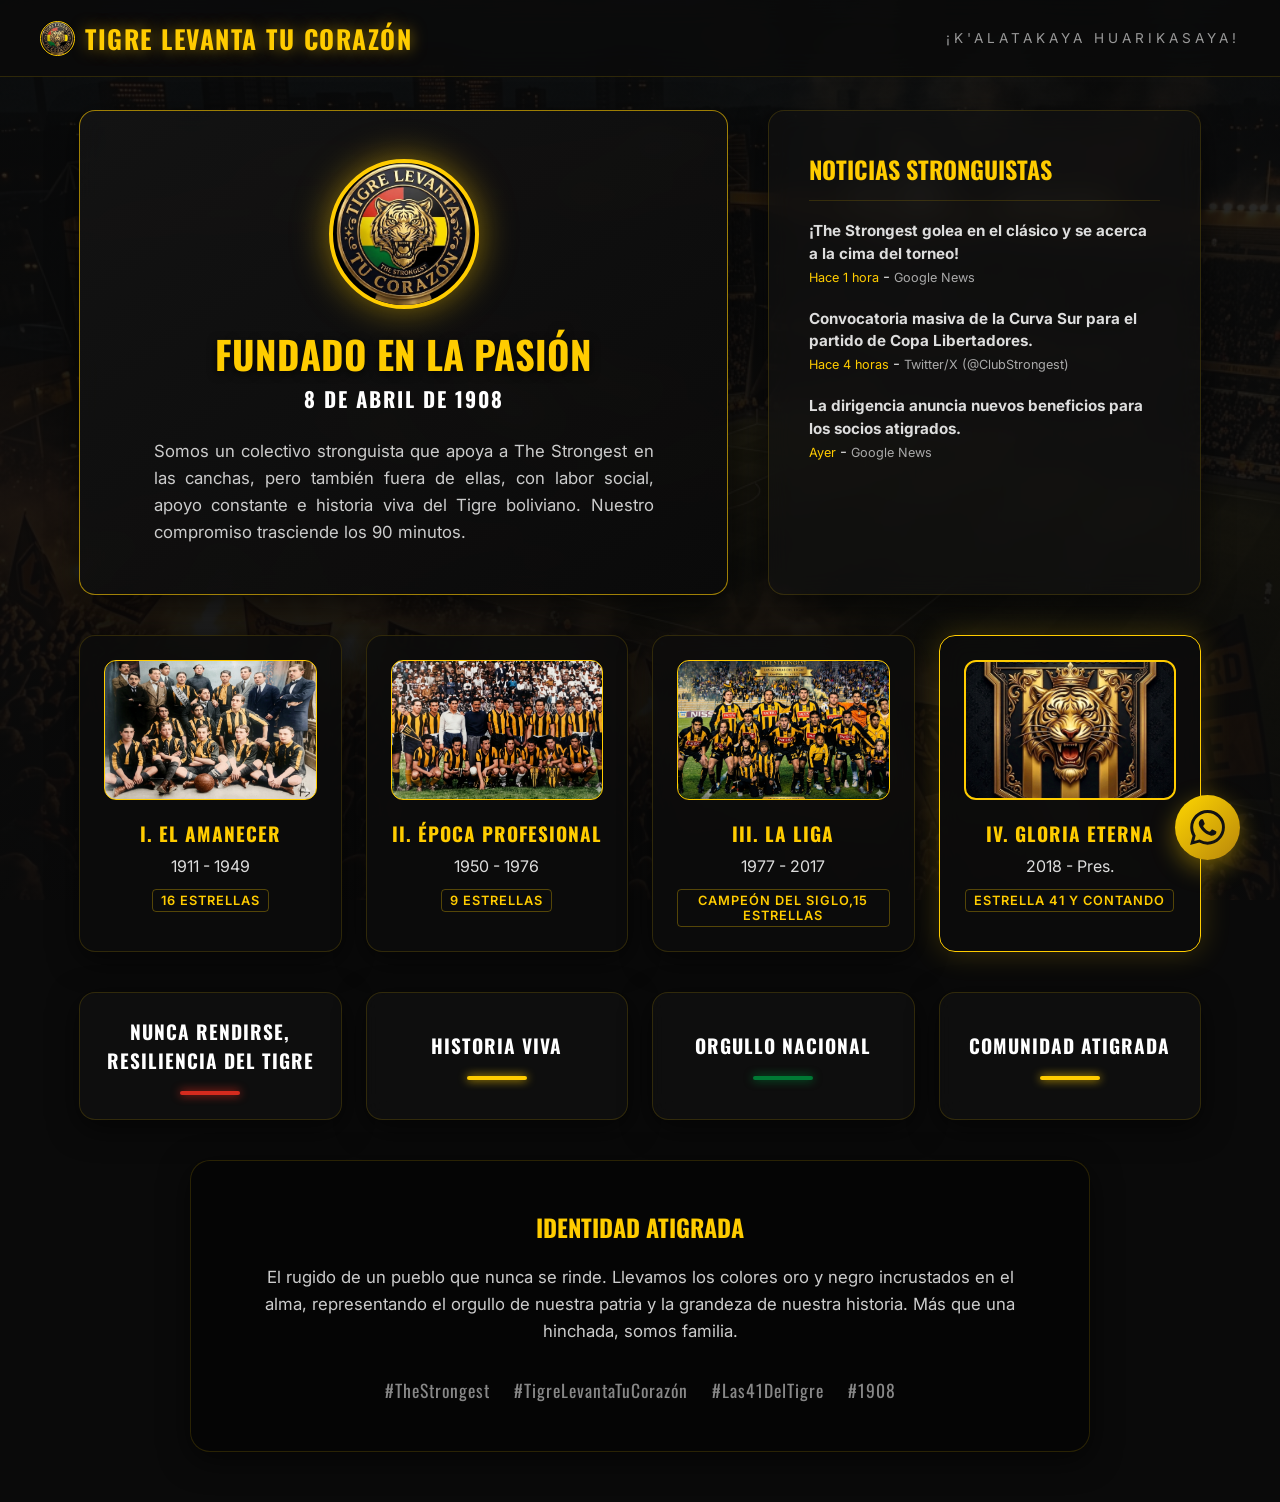
==== index.html @ 65017416 "Primera version" ====
<!DOCTYPE html>
<html lang="es">

<head>
    <meta charset="UTF-8">
    <meta name="viewport" content="width=device-width, initial-scale=1.0">
    <title>Tigre Levanta Tu Corazón | The Strongest</title>
    <meta name="description"
        content="Colectivo de hinchas de The Strongest. Historia, pasión y las 41 estrellas de nuestro firmamento.">
    <link
        href="https://fonts.googleapis.com/css2?family=Oswald:wght@400;600;700&family=Inter:wght@300;400;600;800&display=swap"
        rel="stylesheet">
    <link rel="stylesheet" href="css/styles.css">
</head>

<body>
    <!-- Navbar -->
    <nav class="navbar">
        <div class="nav-brand">
            <img src="assets/logo.png" alt="Logo" class="nav-logo"> TIGRE LEVANTA TU CORAZÓN
        </div>
        <div class="nav-slogan">¡K'ALATAKAYA HUARIKASAYA!</div>
    </nav>

    <!-- Main Content Container -->
    <main class="main-container">

        <!-- Top Section: Hero + News -->
        <div class="top-grid">
            <div class="hero-card dynamic-card">
                <div class="logo-container">
                    <img src="assets/logo.png" alt="Logo Tigre Levanta Tu Corazón" id="main-logo">
                </div>
                <h1>Fundado en la Pasión</h1>
                <h2>8 de Abril de 1908</h2>
                <p>Somos un colectivo stronguista que apoya a The Strongest en las canchas, pero también fuera de ellas,
                    con labor social, apoyo constante e historia viva del Tigre boliviano. Nuestro compromiso trasciende
                    los 90 minutos.</p>
            </div>

            <div class="news-card dynamic-card" id="news-container">
                <h3>Noticias Stronguistas</h3>
                <ul id="news-list">
                    <li>Sincronizando con el servidor local...</li>
                </ul>
            </div>
        </div>

        <!-- Firmamento Section (4 parts) -->
        <div class="firmamento-grid">
            <div class="star-card dynamic-card">
                <div class="star-placeholder img-copas"></div>
                <h3>I. El Amanecer</h3>
                <p>1911 - 1949</p>
                <small>16 Estrellas</small>
            </div>

            <div class="star-card dynamic-card">
                <div class="star-placeholder img-jugador"></div>
                <h3>II. Época Profesional</h3>
                <p>1950 - 1976</p>
                <small>9 Estrellas</small>
            </div>

            <div class="star-card dynamic-card">
                <div class="star-placeholder img-historia"></div>
                <h3>III. La Liga</h3>
                <p>1977 - 2017</p>
                <small>Campeón del Siglo,15 Estrellas</small>
            </div>

            <div class="star-card dynamic-card special-star-card">
                <div class="star-placeholder special"></div>
                <h3>IV. Gloria eterna</h3>
                <p>2018 - Pres.</p>
                <small>Estrella 41 y contando</small>
            </div>
        </div>

        <!-- Pillars Section (Horizontal row) -->
        <div class="pillars-grid-row">
            <div class="pillar-card dynamic-card">
                <h3>Nunca Rendirse, Resiliencia del Tigre</h3>
                <div class="accent-line red"></div>
            </div>
            <div class="pillar-card dynamic-card">
                <h3>Historia Viva</h3>
                <div class="accent-line yellow"></div>
            </div>
            <div class="pillar-card dynamic-card">
                <h3>Orgullo Nacional</h3>
                <div class="accent-line green"></div>
            </div>
            <div class="pillar-card dynamic-card">
                <h3>Comunidad Atigrada</h3>
                <div class="accent-line gold"></div>
            </div>
        </div>

        <!-- Bottom Section: Footer info -->
        <div class="bottom-grid-single">
            <div class="footer-card dynamic-card">
                <h3>Identidad Atigrada</h3>
                <p>El rugido de un pueblo que nunca se rinde. Llevamos los colores oro y negro incrustados en el alma,
                    representando el orgullo de nuestra patria y la grandeza de nuestra historia. Más que una hinchada,
                    somos familia.</p>
                <div class="tags">
                    <span>#TheStrongest</span>
                    <span>#TigreLevantaTuCorazón</span>
                    <span>#Las41DelTigre</span>
                    <span>#1908</span>
                </div>
            </div>
        </div>

    </main>

    <!-- Floating WhatsApp -->
    <div class="wa-widget" id="wa-widget">
        <svg class="wa-icon" viewBox="0 0 24 24" fill="currentColor">
            <path
                d="M17.472 14.382c-.297-.149-1.758-.867-2.03-.967-.273-.099-.471-.148-.67.15-.197.297-.767.966-.94 1.164-.173.199-.347.223-.644.075-.297-.15-1.255-.463-2.39-1.475-.883-.788-1.48-1.761-1.653-2.059-.173-.297-.018-.458.13-.606.134-.133.298-.347.446-.52.149-.174.198-.298.298-.497.099-.198.05-.371-.025-.52-.075-.149-.669-1.612-.916-2.207-.242-.579-.487-.5-.669-.51-.173-.008-.371-.01-.57-.01-.198 0-.52.074-.792.372-.272.297-1.04 1.016-1.04 2.479 0 1.462 1.065 2.875 1.213 3.074.149.198 2.096 3.2 5.077 4.487.709.306 1.262.489 1.694.625.712.227 1.36.195 1.871.118.571-.085 1.758-.719 2.006-1.413.248-.694.248-1.289.173-1.413-.074-.124-.272-.198-.57-.347m-5.421 7.403h-.004a9.87 9.87 0 01-5.031-1.378l-.361-.214-3.741.982.998-3.648-.235-.374a9.86 9.86 0 01-1.51-5.26c.001-5.45 4.436-9.884 9.888-9.884 2.64 0 5.122 1.03 6.988 2.898a9.825 9.825 0 012.893 6.994c-.003 5.45-4.437 9.884-9.885 9.884m8.413-18.297A11.815 11.815 0 0012.05 0C5.495 0 .16 5.335.157 11.892c0 2.096.547 4.142 1.588 5.945L.057 24l6.305-1.654a11.882 11.882 0 005.683 1.448h.005c6.554 0 11.89-5.335 11.893-11.893a11.821 11.821 0 00-3.48-8.413z" />
        </svg>
    </div>

    <div class="wa-popup" id="wa-popup">
        <div class="wa-header">
            <div class="wa-header-info">
                <img src="assets/logo.png" alt="Canal" class="wa-avatar">
                <div>
                    <h4>Canal Stronguista</h4>
                    <span>En línea</span>
                </div>
            </div>
            <button id="wa-close">&times;</button>
        </div>
        <div class="wa-body">
            <div class="wa-chat-bubble">
                ¡Hola, hermano stronguista! 🐯 Únete a nuestro canal oficial de WhatsApp para la mejor pasión e
                historia.
                <span class="wa-time">19:08</span>
            </div>
            <a href="https://whatsapp.com/channel/0029VaCy4aOJ93wQYquJHR3Q" target="_blank" class="wa-btn">Unirme al
                Canal</a>
        </div>
    </div>

    <!-- Scripts -->
    <script src="js/data-feed.js"></script>
    <script src="js/main.js"></script>
</body>

</html>
---- css/styles.css ----
:root {
    --bg-dark: #0a0a0a;
    --gold: #FFCC00;
    --gold-glow: rgba(255, 204, 0, 0.5);
    --red: #D52B1E;
    --green: #007934;
    --card-bg: rgba(18, 18, 18, 0.65);
    --card-border: rgba(255, 204, 0, 0.15);
    --text-main: #E0E0E0;
}

* { box-sizing: border-box; margin: 0; padding: 0; }

body {
    background-color: var(--bg-dark);
    color: var(--text-main);
    font-family: 'Inter', sans-serif;
    background-image: 
        linear-gradient(rgba(10, 10, 10, 0.85), rgba(10, 10, 10, 0.95)),
        url('../assets/stadium.png');
    background-size: cover;
    background-position: center;
    background-attachment: fixed;
    -webkit-font-smoothing: antialiased;
    overflow-x: hidden;
}

h1, h2, h3, h4, .nav-brand {
    font-family: 'Oswald', sans-serif;
    text-transform: uppercase;
}

/* Navbar */
.navbar {
    position: fixed;
    top: 0; left: 0; width: 100%;
    padding: 1.2rem 2.5rem;
    display: flex; justify-content: space-between; align-items: center;
    background: rgba(10, 10, 10, 0.8);
    backdrop-filter: blur(16px);
    -webkit-backdrop-filter: blur(16px);
    z-index: 1000;
    border-bottom: 1px solid var(--card-border);
}
.nav-brand {
    color: var(--gold);
    font-size: 1.6rem;
    letter-spacing: 1.5px;
    font-weight: 700;
    display: flex; align-items: center; gap: 10px;
    text-shadow: 0 0 15px var(--gold-glow);
}
.nav-logo {
    width: 35px; height: 35px;
    border-radius: 50%;
    object-fit: cover;
    border: 1px solid var(--gold);
}
.nav-slogan {
    font-weight: 400; letter-spacing: 4px; font-size: 0.85rem; color: #999;
}
@media (max-width: 768px) {
    .nav-slogan { display: none; }
    .navbar { padding: 1rem; }
}

/* Main Layout */
.main-container {
    padding: 110px 5% 50px 5%;
    max-width: 1250px;
    margin: 0 auto;
    display: flex;
    flex-direction: column;
    gap: 2.5rem;
}

/* Keyframes for constant floating movements */
@keyframes float1 {
    0%, 100% { transform: translateY(0); }
    50% { transform: translateY(-8px); }
}
@keyframes float2 {
    0%, 100% { transform: translateY(0); }
    50% { transform: translateY(-12px); }
}
@keyframes float3 {
    0%, 100% { transform: translateY(0); }
    50% { transform: translateY(-5px); }
}

/* Dynamic Cards (Glassmorphism + Movement) */
.dynamic-card {
    background: var(--card-bg);
    backdrop-filter: blur(12px);
    -webkit-backdrop-filter: blur(12px);
    border: 1px solid var(--card-border);
    border-radius: 16px;
    padding: 1.8rem;
    transition: all 0.3s ease;
    box-shadow: 0 8px 30px rgba(0,0,0,0.6);
    display: flex; flex-direction: column; align-items: center; text-align: center;
}

/* Apply staggered movements */
.dynamic-card:nth-child(3n+1) { animation: float1 5s ease-in-out infinite; }
.dynamic-card:nth-child(3n+2) { animation: float2 6s ease-in-out infinite; }
.dynamic-card:nth-child(3n+3) { animation: float3 7s ease-in-out infinite; }
.dynamic-card:hover {
    animation-play-state: paused;
    transform: translateY(-5px) scale(1.03);
    box-shadow: 0 15px 40px rgba(255, 204, 0, 0.25);
    border-color: rgba(255, 204, 0, 0.5);
    z-index: 10;
}

/* Top Section: Hero + News Grid */
.top-grid {
    display: grid;
    grid-template-columns: 1.5fr 1fr;
    gap: 2.5rem;
    align-items: stretch;
}
.hero-card {
    width: 100%;
    padding: 3rem 2rem;
    background: linear-gradient(145deg, rgba(20,20,20,0.9), rgba(10,10,10,0.9));
    border-color: rgba(255, 204, 0, 0.6);
    justify-content: center;
}
.logo-container {
    width: 150px; height: 150px;
    margin-bottom: 1.5rem;
    border-radius: 50%;
    overflow: hidden;
    box-shadow: 0 0 35px rgba(255, 204, 0, 0.5);
    border: 4px solid var(--gold);
    background: #000;
}
#main-logo { width: 100%; height: 100%; object-fit: cover; }
.hero-card h1 { color: var(--gold); font-size: 2.4rem; margin-bottom: 0.5rem; text-shadow: 0 2px 10px rgba(0,0,0,0.8); line-height: 1.1; }
.hero-card h2 { font-size: 1.3rem; color: #fff; margin-bottom: 1.5rem; letter-spacing: 2px; }
.hero-card p { color: #ccc; font-size: 1.05rem; line-height: 1.6; max-width: 500px; margin: 0 auto; text-align: justify; }

.news-card { align-items: flex-start; text-align: left; padding: 2.5rem; }
.news-card h3 { color: var(--gold); margin-bottom: 1.2rem; border-bottom: 1px solid var(--card-border); padding-bottom: 0.8rem; width: 100%; font-size: 1.5rem; }
.news-card ul { list-style: none; width: 100%; }
.news-card li { font-size: 0.95rem; margin-bottom: 1.2rem; line-height: 1.5; color: #ddd; cursor: pointer; transition: color 0.2s, padding-left 0.2s; }
.news-card li:hover { color: #fff; padding-left: 8px; }

/* Firmamento Section */
.firmamento-grid {
    display: grid;
    grid-template-columns: repeat(4, 1fr);
    gap: 1.5rem;
}
.star-card { background: rgba(12, 12, 12, 0.85); justify-content: flex-start; padding: 1.5rem; }
.special-star-card { border-color: var(--gold); box-shadow: 0 0 30px rgba(255, 204, 0, 0.2); }
.star-placeholder {
    width: 100%; height: 140px;
    border: 1px dashed rgba(255, 204, 0, 0.4);
    border-radius: 12px; margin-bottom: 1.2rem;
    display: flex; align-items: center; justify-content: center;
    position: relative; overflow: hidden;
}
.star-placeholder.img-copas { background-image: url('../assets/copas.png'); background-size: cover; background-position: center; border: 1px solid var(--gold); }
.star-placeholder.img-jugador { background-image: url('../assets/jugador.png'); background-size: cover; background-position: center; border: 1px solid var(--gold); }
.star-placeholder.img-historia { background-image: url('../assets/historia.png'); background-size: cover; background-position: center; border: 1px solid var(--gold); }
.star-placeholder.special { background-image: url('../assets/firmamento.png'); background-size: cover; background-position: center; border: 2px solid var(--gold); }

.star-card h3 { color: var(--gold); font-size: 1.2rem; margin-bottom: 0.5rem; letter-spacing: 1px; }
.star-card p { font-size: 1rem; color: #ddd; }
.star-card small {
    display: inline-block; margin-top: 0.8rem; font-size: 0.8rem; color: var(--gold);
    text-transform: uppercase; letter-spacing: 1px; font-weight: 600;
    padding: 3px 8px; border: 1px solid rgba(255,204,0,0.3); border-radius: 4px;
}

/* Pillars Section (Row layout) */
.pillars-grid-row {
    display: grid;
    grid-template-columns: repeat(4, 1fr);
    gap: 1.5rem;
}
.pillar-card { justify-content: center; padding: 1.5rem; }
.pillar-card h3 { font-size: 1.2rem; margin-bottom: 1rem; color: #fff; letter-spacing: 1px; }
.accent-line { width: 60px; height: 4px; border-radius: 2px; box-shadow: 0 0 10px currentColor; }
.accent-line.red { background-color: var(--red); color: var(--red); }
.accent-line.yellow { background-color: var(--gold); color: var(--gold); }
.accent-line.green { background-color: var(--green); color: var(--green); }
.accent-line.gold { background-color: var(--gold); color: var(--gold); }

/* Bottom Section: Single centered */
.bottom-grid-single {
    display: flex;
    justify-content: center;
}
.footer-card {
    align-items: center; text-align: center; padding: 3rem 4rem;
    border-radius: 20px; background: rgba(5,5,5,0.85); justify-content: center;
    max-width: 900px; width: 100%;
}
.footer-card h3 { color: var(--gold); font-size: 1.5rem; margin-bottom: 1.2rem; }
.footer-card p { color: #ccc; font-size: 1.05rem; line-height: 1.6; margin-bottom: 2rem; text-align: center; }
.tags { display: flex; flex-wrap: wrap; gap: 1.5rem; justify-content: center; }
.tags span { font-family: 'Oswald', sans-serif; color: #888; font-size: 1.1rem; letter-spacing: 1px; transition: color 0.3s; cursor: pointer; }
.tags span:hover { color: var(--gold); text-shadow: 0 0 10px var(--gold-glow); }

/* Responsive adjustments */
@media (max-width: 1024px) {
    .top-grid { grid-template-columns: 1fr; }
    .firmamento-grid { grid-template-columns: 1fr 1fr; }
    .pillars-grid-row { grid-template-columns: 1fr 1fr; }
}
@media (max-width: 600px) {
    .firmamento-grid { grid-template-columns: 1fr; }
    .pillars-grid-row { grid-template-columns: 1fr; }
    .hero-card { padding: 2rem 1.5rem; }
    .hero-card h1 { font-size: 2rem; }
    .footer-card { padding: 2rem 1.5rem; }
}

/* WhatsApp Widget */
.wa-widget {
    position: fixed; bottom: 2.5rem; right: 2.5rem;
    width: 65px; height: 65px;
    background: linear-gradient(135deg, #FFD700, #B8860B);
    border-radius: 50%;
    display: flex; justify-content: center; align-items: center;
    cursor: pointer;
    box-shadow: 0 8px 25px rgba(255, 204, 0, 0.4);
    z-index: 2000;
    transition: transform 0.3s cubic-bezier(0.175, 0.885, 0.32, 1.275);
}
.wa-widget:hover { transform: scale(1.15) rotate(-5deg); }
.wa-icon { width: 35px; height: 35px; color: #121212; }

.wa-popup {
    position: fixed; bottom: 7.5rem; right: 2.5rem;
    width: 340px; background: #0b141a;
    border: 1px solid var(--card-border); border-radius: 12px;
    z-index: 1999;
    box-shadow: 0 15px 50px rgba(0,0,0,0.9);
    transform: translateY(20px) scale(0.95);
    opacity: 0; pointer-events: none;
    transition: all 0.4s cubic-bezier(0.175, 0.885, 0.32, 1.275);
    overflow: hidden;
}
.wa-popup.active { transform: translateY(0) scale(1); opacity: 1; pointer-events: auto; }
.wa-header {
    background: #202c33; padding: 0.8rem 1.2rem;
    display: flex; justify-content: space-between; align-items: center;
}
.wa-header-info { display: flex; align-items: center; gap: 12px; }
.wa-avatar { width: 40px; height: 40px; border-radius: 50%; object-fit: cover; }
.wa-header h4 { color: #e9edef; font-size: 1rem; text-transform: none; font-family: 'Inter', sans-serif; letter-spacing: normal; }
.wa-header span { color: #8696a0; font-size: 0.8rem; display: block; margin-top: 2px; text-transform: none; font-family: 'Inter', sans-serif; }
.wa-header button { background: none; border: none; color: #8696a0; font-size: 1.8rem; cursor: pointer; line-height: 1; transition: color 0.2s; }
.wa-header button:hover { color: #e9edef; }
.wa-body {
    background: #0b141a url('https://user-images.githubusercontent.com/15075759/28719144-86dc0f70-73b1-11e7-911d-60d70fcded21.png');
    padding: 1.5rem; display: flex; flex-direction: column; gap: 15px;
}
.wa-chat-bubble {
    background: #005c4b; color: #e9edef;
    padding: 10px 12px 20px 12px;
    border-radius: 8px; border-top-left-radius: 0;
    font-size: 0.95rem; position: relative; line-height: 1.4; text-align: left;
    max-width: 90%; align-self: flex-start;
    box-shadow: 0 1px 0.5px rgba(0,0,0,0.13);
}
.wa-time { position: absolute; bottom: 4px; right: 8px; font-size: 0.65rem; color: rgba(255,255,255,0.6); }
.wa-btn {
    display: inline-block; background: #21c063; color: #111b21; text-decoration: none;
    padding: 0.8rem; border-radius: 20px; font-weight: 600; font-family: 'Inter', sans-serif;
    text-transform: none; text-align: center; transition: background 0.3s; margin-top: 5px;
    box-shadow: 0 4px 10px rgba(33, 192, 99, 0.2);
}
.wa-btn:hover { background: #23d366; box-shadow: 0 4px 15px rgba(33, 192, 99, 0.3); }
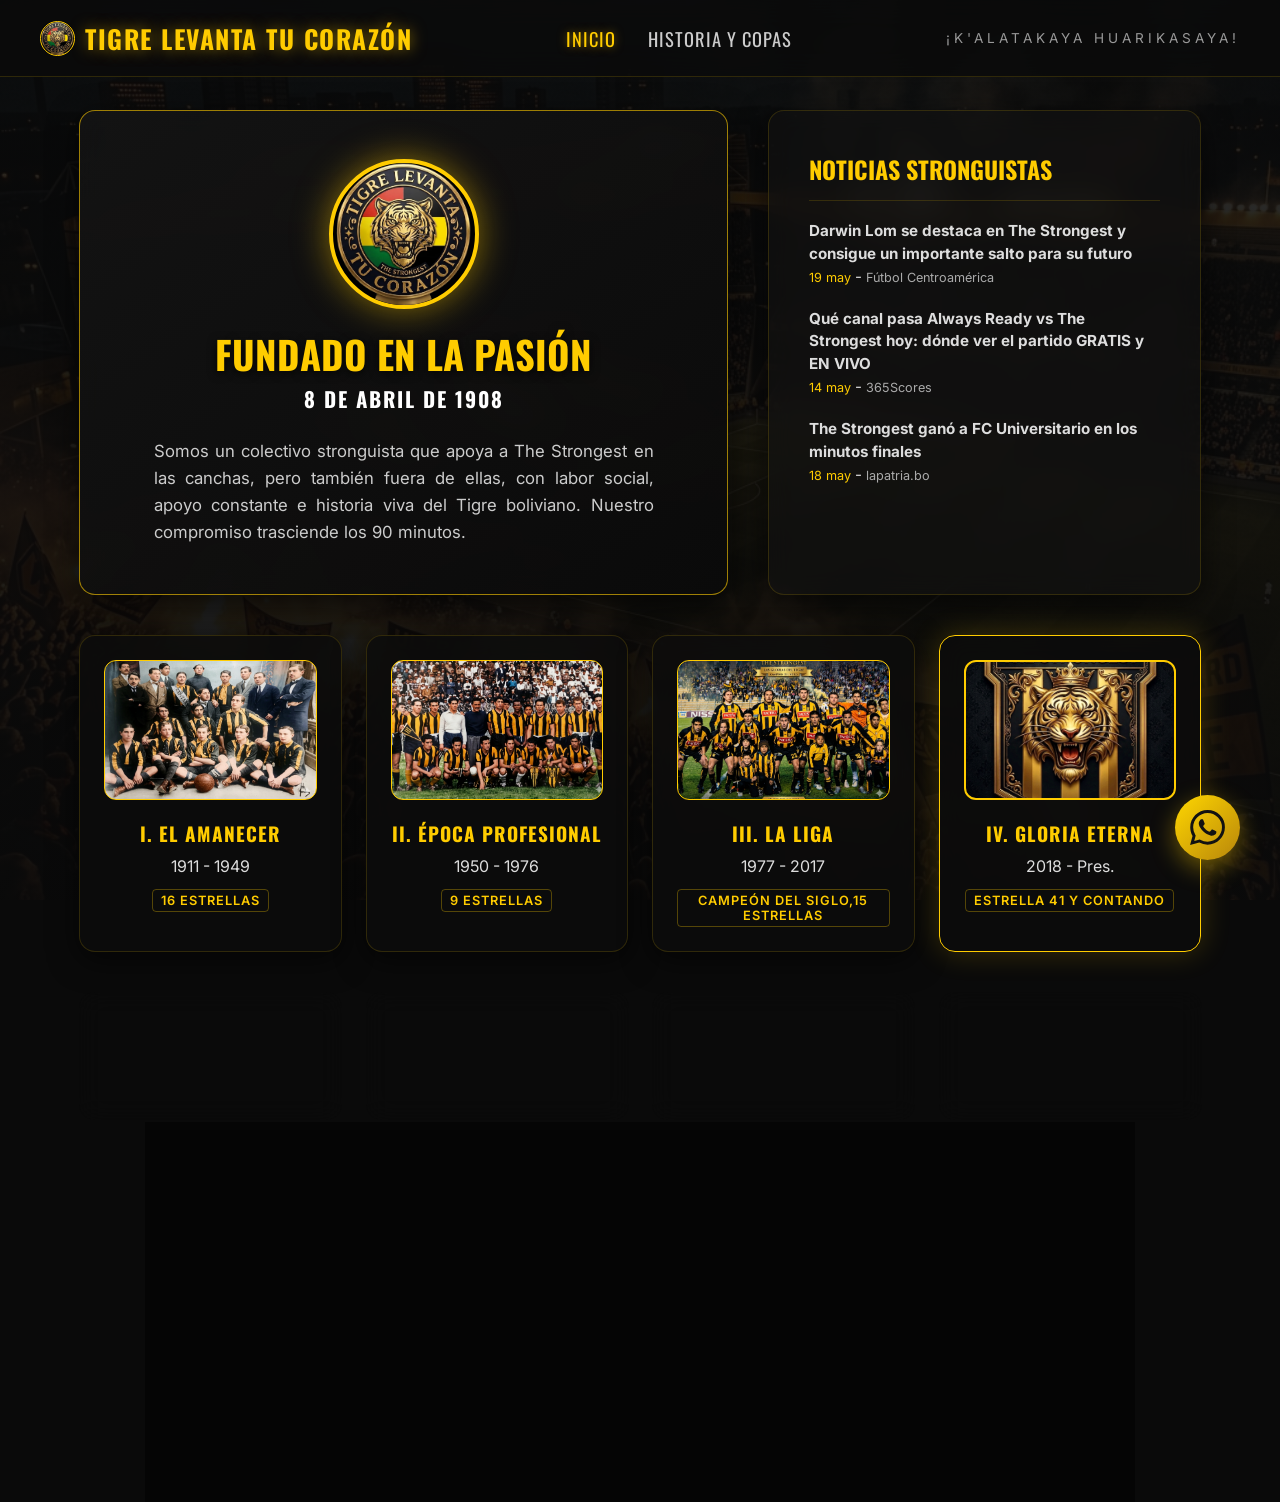
==== commit fad2a31a: "Agregada pagina historia.html y nav links actualizados" ====
--- a/index.html
+++ b/index.html
@@ -18,6 +18,10 @@
     <nav class="navbar">
         <div class="nav-brand">
             <img src="assets/logo.png" alt="Logo" class="nav-logo"> TIGRE LEVANTA TU CORAZÓN
+        </div>
+        <div class="nav-links">
+            <a href="index.html" class="nav-link active">Inicio</a>
+            <a href="historia.html" class="nav-link">Historia y Copas</a>
         </div>
         <div class="nav-slogan">¡K'ALATAKAYA HUARIKASAYA!</div>
     </nav>
--- a/css/styles.css
+++ b/css/styles.css
@@ -56,12 +56,24 @@
     object-fit: cover;
     border: 1px solid var(--gold);
 }
+.nav-links {
+    display: flex; gap: 2rem;
+}
+.nav-link {
+    color: #ccc; text-decoration: none; font-family: 'Oswald', sans-serif;
+    font-size: 1.15rem; letter-spacing: 1px; text-transform: uppercase;
+    transition: color 0.3s, text-shadow 0.3s;
+}
+.nav-link:hover, .nav-link.active {
+    color: var(--gold); text-shadow: 0 0 10px var(--gold-glow);
+}
 .nav-slogan {
     font-weight: 400; letter-spacing: 4px; font-size: 0.85rem; color: #999;
 }
 @media (max-width: 768px) {
     .nav-slogan { display: none; }
-    .navbar { padding: 1rem; }
+    .navbar { padding: 1rem; flex-wrap: wrap; justify-content: center; gap: 1rem; }
+    .nav-links { width: 100%; justify-content: center; }
 }
 
 /* Main Layout */
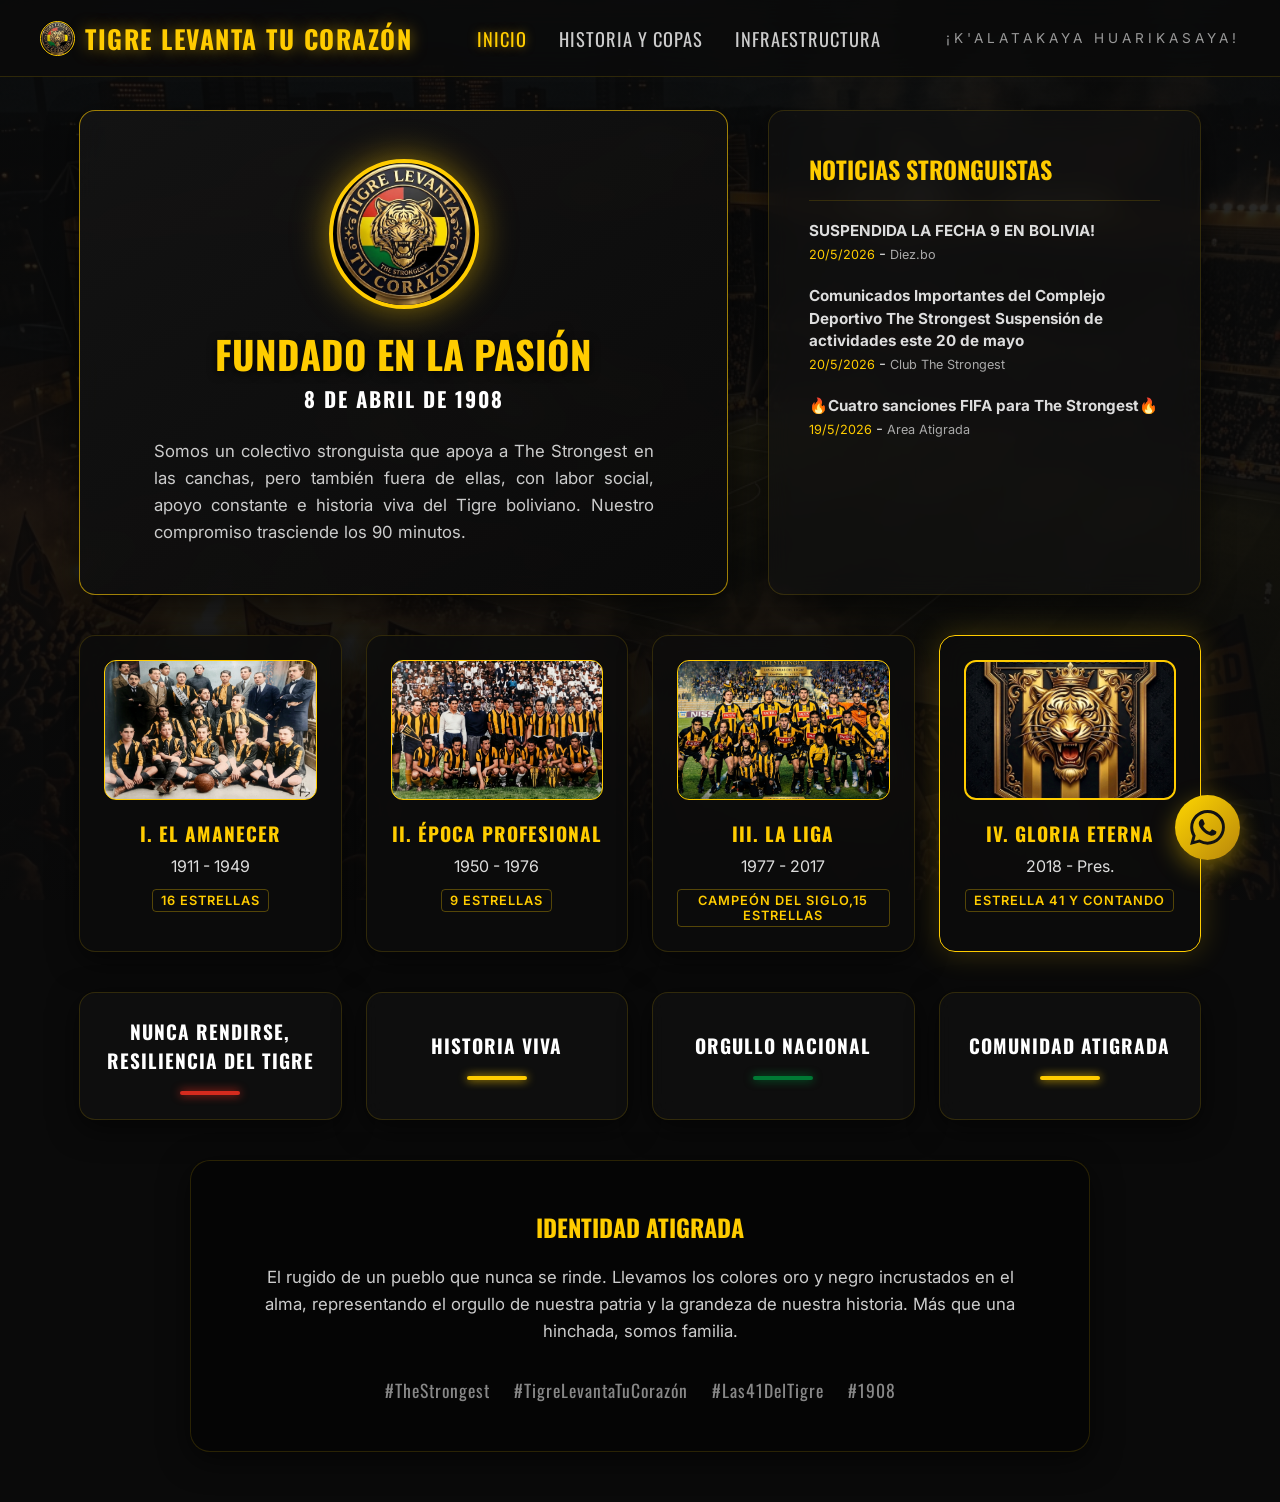
==== commit 8d7454df: "Agregada la pagina de infraestructura y nuevas fotos" ====
--- a/index.html
+++ b/index.html
@@ -22,6 +22,7 @@
         <div class="nav-links">
             <a href="index.html" class="nav-link active">Inicio</a>
             <a href="historia.html" class="nav-link">Historia y Copas</a>
+            <a href="infraestructura.html" class="nav-link">Infraestructura</a>
         </div>
         <div class="nav-slogan">¡K'ALATAKAYA HUARIKASAYA!</div>
     </nav>
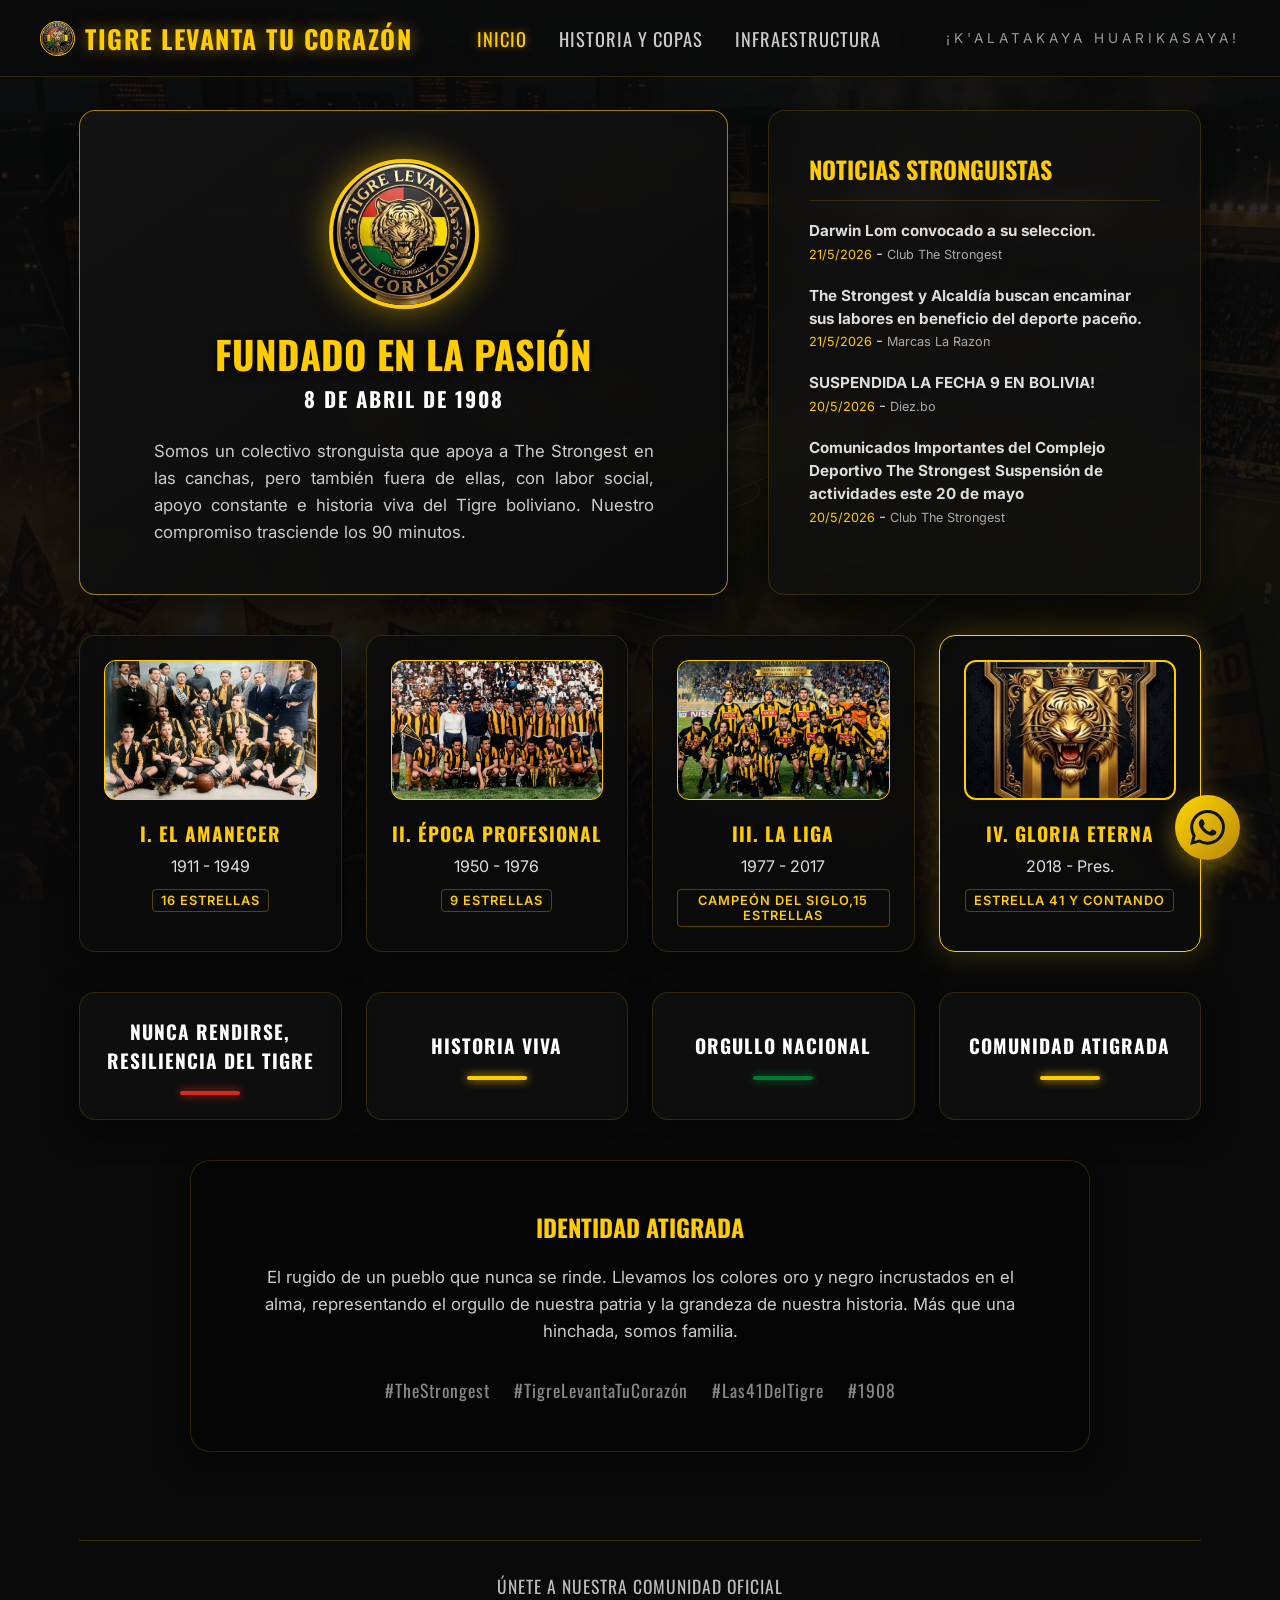
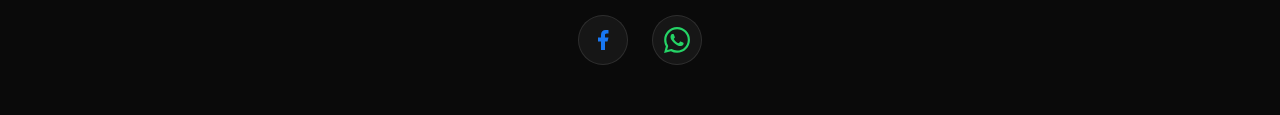
==== commit 4d2367fc: "Agregados iconos modernos de redes sociales en el pie de pagina" ====
--- a/index.html
+++ b/index.html
@@ -118,6 +118,24 @@
             </div>
         </div>
 
+        <!-- Redes Sociales -->
+        <div class="social-footer" style="text-align: center; margin-top: 3rem; padding-top: 2rem; border-top: 1px solid rgba(255,204,0,0.2);">
+            <p style="color: #bbb; font-size: 1.1rem; margin-bottom: 1rem; font-family: 'Oswald', sans-serif; letter-spacing: 1px; text-transform: uppercase;">Únete a nuestra comunidad oficial</p>
+            <div style="display: flex; justify-content: center; gap: 1.5rem;">
+                <a href="https://www.facebook.com/profile.php?id=61589896888814" target="_blank" class="social-icon fb-icon" style="display: flex; align-items: center; justify-content: center; width: 50px; height: 50px; border-radius: 50%; background: rgba(255,255,255,0.05); color: #1877F2; border: 1px solid rgba(255,255,255,0.1); transition: all 0.3s ease; text-decoration: none;">
+                    <svg viewBox="0 0 24 24" width="24" height="24" fill="currentColor"><path d="M14 13.5h2.5l1-4H14v-2c0-1.03 0-2 2-2h1.5V2.14c-.326-.043-1.557-.14-2.857-.14C11.928 2 10 3.657 10 6.7v2.8H7v4h3V22h4v-8.5z"/></svg>
+                </a>
+                <a href="https://whatsapp.com/channel/0029VaCy4aOJ93wQYquJHR3Q" target="_blank" class="social-icon wa-footer-icon" style="display: flex; align-items: center; justify-content: center; width: 50px; height: 50px; border-radius: 50%; background: rgba(255,255,255,0.05); color: #25D366; border: 1px solid rgba(255,255,255,0.1); transition: all 0.3s ease; text-decoration: none;">
+                    <svg viewBox="0 0 24 24" width="26" height="26" fill="currentColor"><path d="M17.472 14.382c-.297-.149-1.758-.867-2.03-.967-.273-.099-.471-.148-.67.15-.197.297-.767.966-.94 1.164-.173.199-.347.223-.644.075-.297-.15-1.255-.463-2.39-1.475-.883-.788-1.48-1.761-1.653-2.059-.173-.297-.018-.458.13-.606.134-.133.298-.347.446-.52.149-.174.198-.298.298-.497.099-.198.05-.371-.025-.52-.075-.149-.669-1.612-.916-2.207-.242-.579-.487-.5-.669-.51-.173-.008-.371-.01-.57-.01-.198 0-.52.074-.792.372-.272.297-1.04 1.016-1.04 2.479 0 1.462 1.065 2.875 1.213 3.074.149.198 2.096 3.2 5.077 4.487.709.306 1.262.489 1.694.625.712.227 1.36.195 1.871.118.571-.085 1.758-.719 2.006-1.413.248-.694.248-1.289.173-1.413-.074-.124-.272-.198-.57-.347m-5.421 7.403h-.004a9.87 9.87 0 01-5.031-1.378l-.361-.214-3.741.982.998-3.648-.235-.374a9.86 9.86 0 01-1.51-5.26c.001-5.45 4.436-9.884 9.888-9.884 2.64 0 5.122 1.03 6.988 2.898a9.825 9.825 0 012.893 6.994c-.003 5.45-4.437 9.884-9.885 9.884m8.413-18.297A11.815 11.815 0 0012.05 0C5.495 0 .16 5.335.157 11.892c0 2.096.547 4.142 1.588 5.945L.057 24l6.305-1.654a11.882 11.882 0 005.683 1.448h.005c6.554 0 11.89-5.335 11.893-11.893a11.821 11.821 0 00-3.48-8.413z"/></svg>
+                </a>
+            </div>
+            <style>
+                .social-icon:hover { transform: translateY(-5px) !important; background: rgba(255,255,255,0.1) !important; }
+                .fb-icon:hover { border-color: #1877F2 !important; box-shadow: 0 0 15px rgba(24,119,242,0.5); }
+                .wa-footer-icon:hover { border-color: #25D366 !important; box-shadow: 0 0 15px rgba(37,211,102,0.5); }
+            </style>
+        </div>
+
     </main>
 
     <!-- Floating WhatsApp -->
